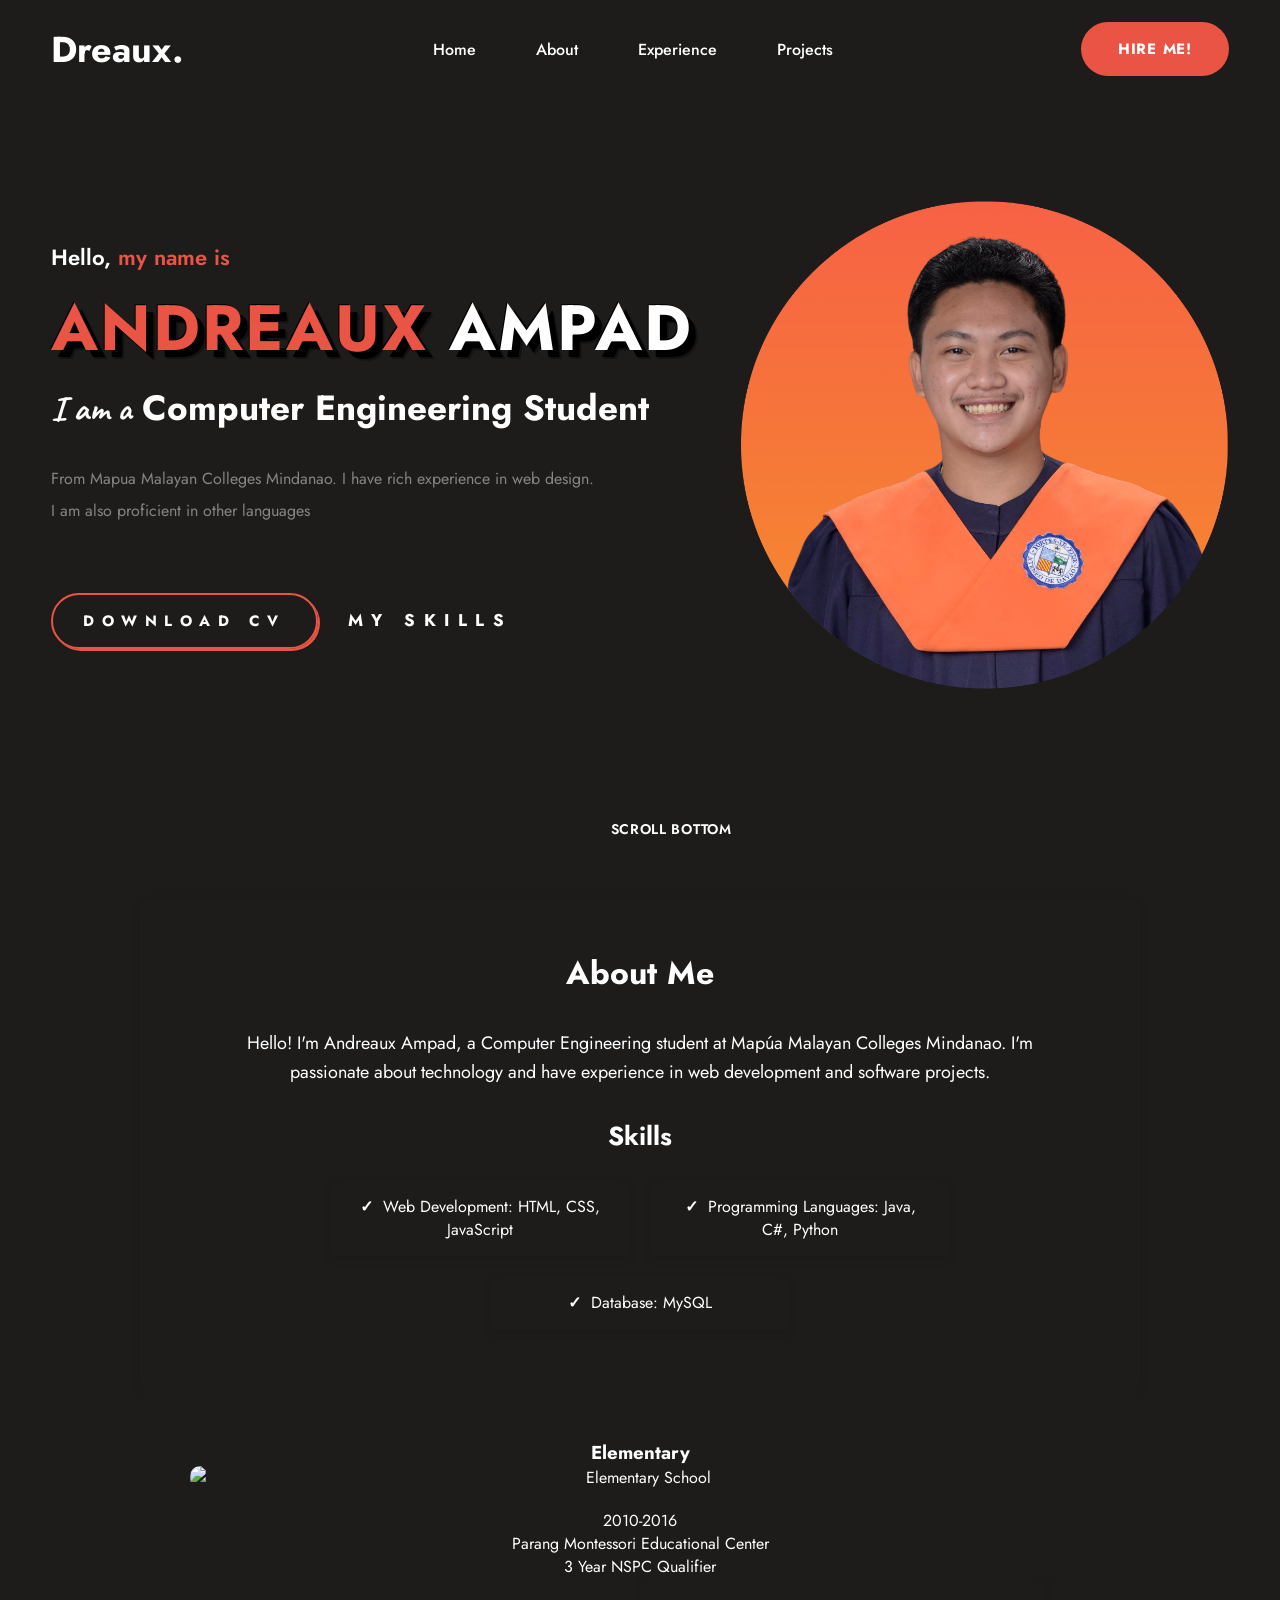
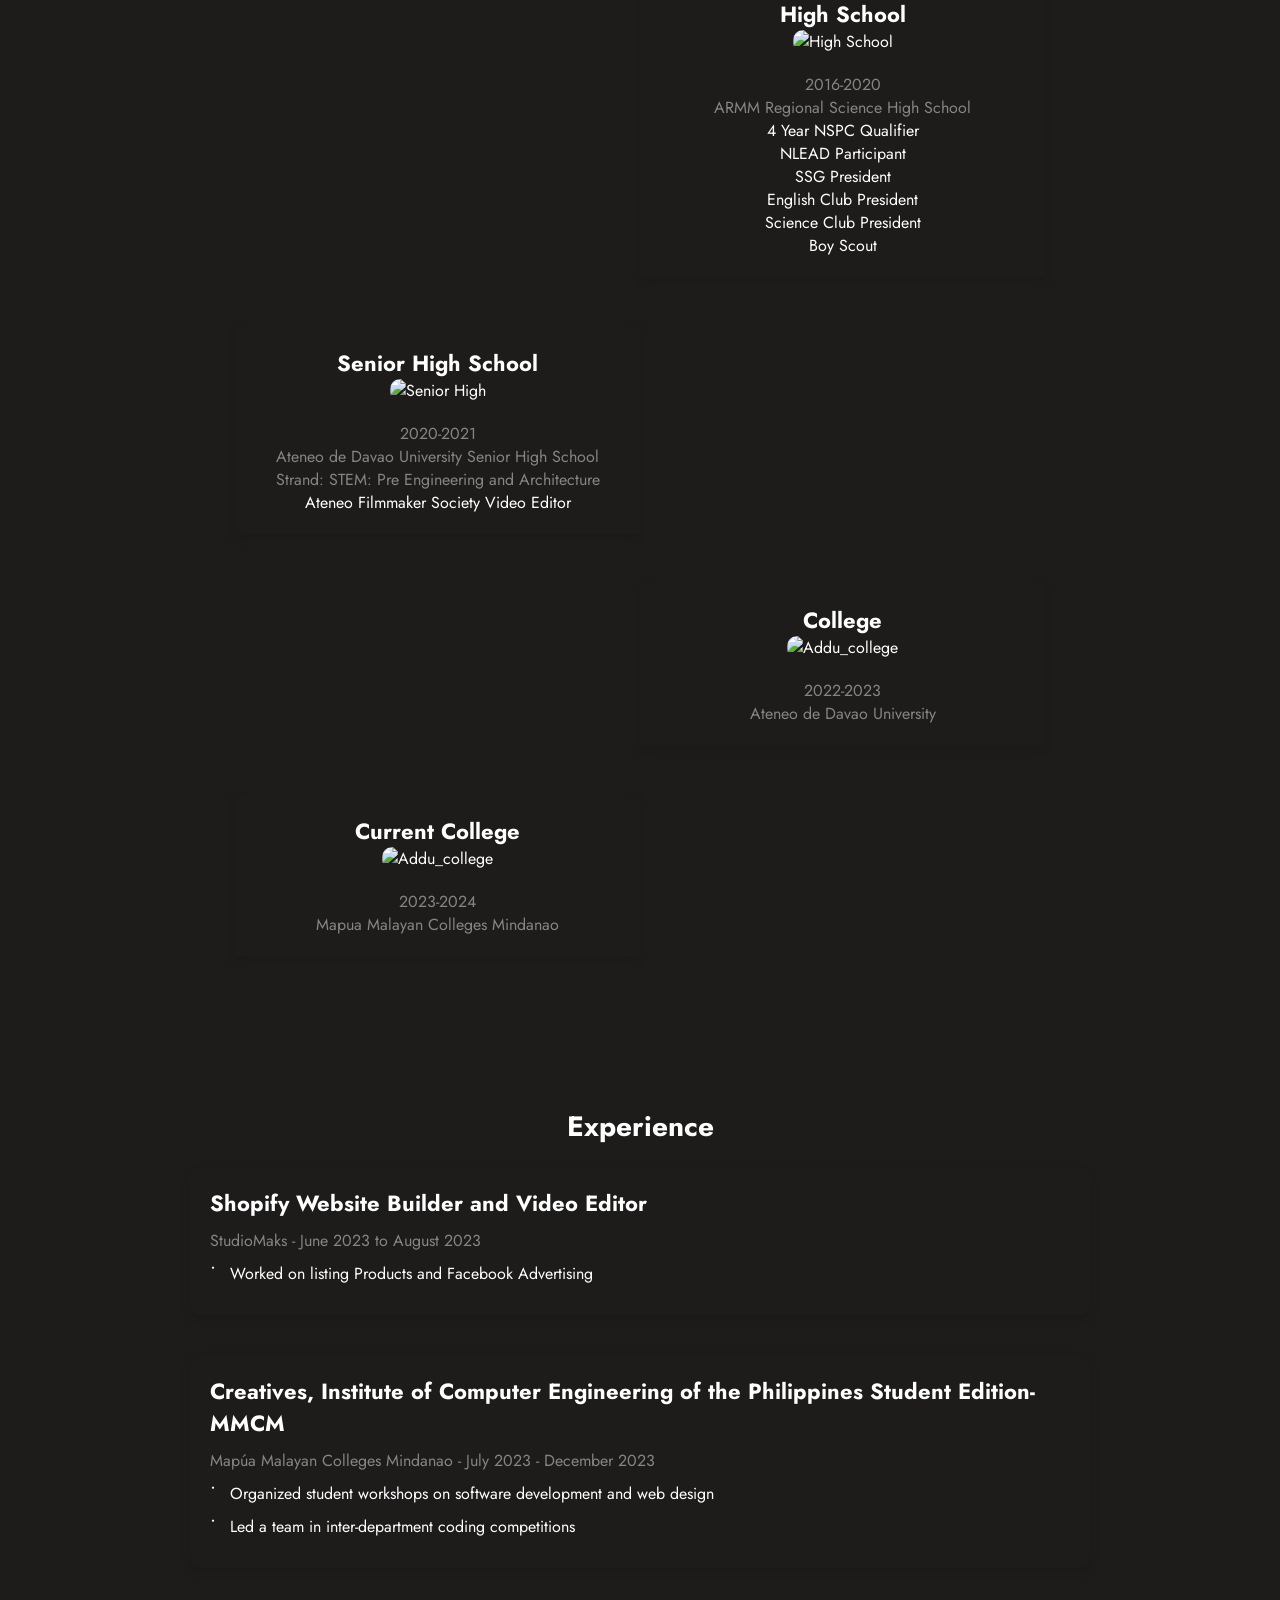
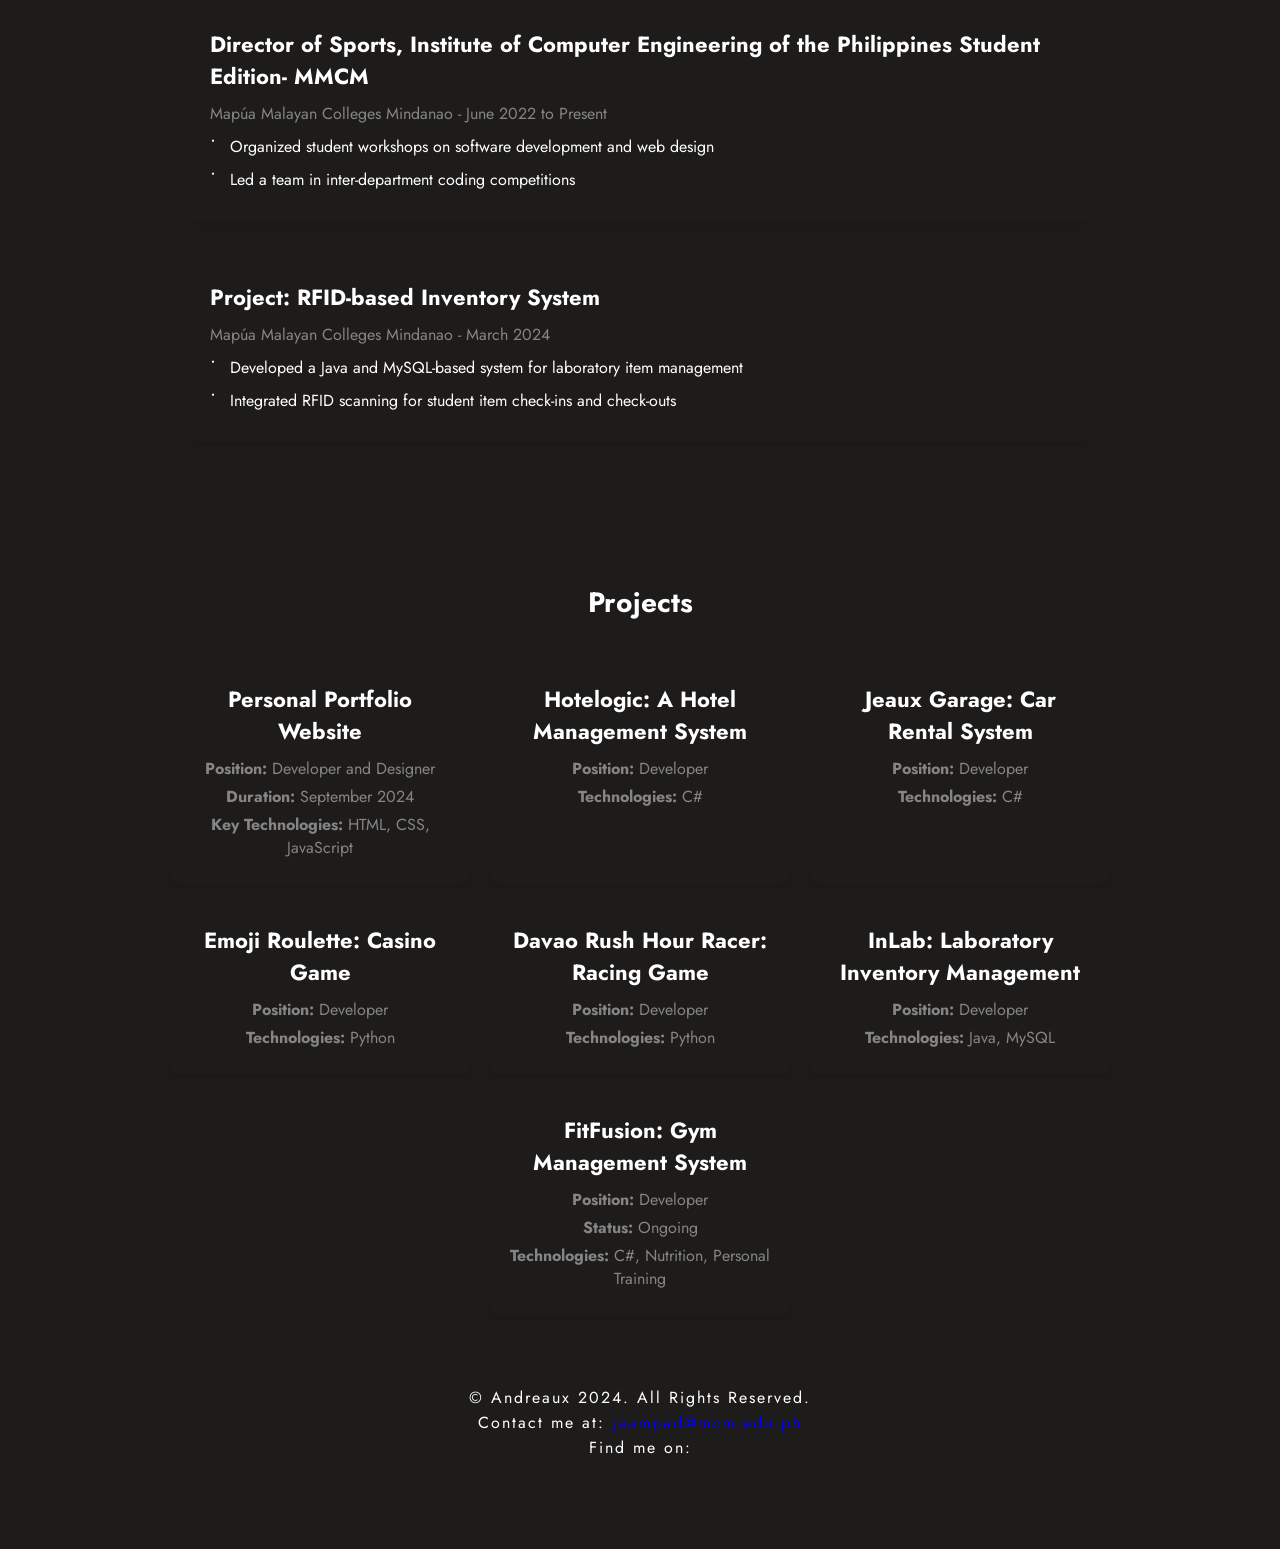
==== portfolio.html @ 42f27ad4 "first commit" ====
<!DOCTYPE html>
<html lang="en">
  <head>
    <meta charset="UTF-8" />
    <meta name="viewport" content="width=device-width, initial-scale=1.0" />
    <link rel="stylesheet" href="style.css" />

    <!-- Boxicons and Remix icons -->
    <link
      rel="stylesheet"
      href="https://unpkg.com/boxicons@latest/css/boxicons.min.css"
    />
    <link
      href="https://cdn.jsdelivr.net/npm/remixicon@4.3.0/fonts/remixicon.css"
      rel="stylesheet"
    />

    <!-- Google Fonts -->
    <link rel="preconnect" href="https://fonts.googleapis.com" />
    <link rel="preconnect" href="https://fonts.gstatic.com" crossorigin />
    <link
      href="https://fonts.googleapis.com/css2?family=Caveat:wght@400..700&family=Jost:ital,wght@0,100..900;1,100..900&display=swap"
      rel="stylesheet"
    />
    <title>Andreaux Portfolio</title>
  </head>
  <body>
    <header>
      <a href="#" class="logo">Dreaux.</a>
      <ul class="navlist">
        <li><a href="#home">Home</a></li>
        <li><a href="#about">About</a></li>
        <li><a href="#experience">Experience</a></li>
        <li><a href="#projects">Projects</a></li>
      </ul>
      <div class="nav-right">
        <div class="theme-toggle">
            <i class="ri-toggle-line" id="light-icon"></i>
            <i class="ri-toggle-fill" id="dark-icon" style="display:none;"></i>
        </div>
        <a href="#" class="nav-button">Hire Me!</a>
        <div class="bx bx-menu" id="menu-icon"></div>
      </div>
    </header>

    <section id="home" class="main-content"  class="fade-in">
      <div class="main-content-text">
        <h6>Hello, <span>my name is</span></h6>
        <h1><span>Andreaux </span>Ampad</h1>
        <h4>I am a<span> Computer Engineering Student</span></h4>
        <p>
          From Mapua Malayan Colleges Mindanao. I have rich experience in web
          design.<br />
          I am also proficient in other languages
        </p>
        <div class="main-icons">
          <a href="https://x.com/Andreaux_Yzz"><i class="ri-twitter-x-line"></i></a>
         
          <a href="https://www.facebook.com/jeon.andreaux"><i class="ri-facebook-circle-fill"></i></a>
        </div>
        <div class="main-btn">
          <a href="#" class="btn">Download CV</a>
          <a href="#" class="btn2">My Skills</a>
        </div>
      </div>
      <div class="main-img">
        <img src="Images/img-portfolio.png" alt="Portfolio Image" />
      </div>
    </section>

    <div class="scroll">
      <a href=""><i class="ri-scroll-to-bottom-fill"></i>Scroll Bottom</a>
    </div>

    <script src="script.js"></script>
   


    <section id="about" class="fade-in">
      <h2>About Me</h2>
      <p>
        Hello! I'm Andreaux Ampad, a Computer Engineering student at Mapúa Malayan Colleges Mindanao. 
        I'm passionate about technology and have experience in web development and software projects. 
      </p>
    
    
      <h3>Skills</h3>
      <ul>
        <li>Web Development: HTML, CSS, JavaScript</li>
        <li>Programming Languages: Java, C#, Python</li>
        <li>Database: MySQL</li>
       
      </ul>
    </section>
    <section id="education" class="fade-in>
      <h2>Education</h2>
      
      <div class="education-item left">
        <h3>Elementary</h3>
        <img src="/Portfolio/Images/elem_pic1.jpg" alt="Elementary School" class="education-img">
        <p>2010-2016</p>
        <p>Parang Montessori Educational Center</p>
        <ul></ul>
          <li>3 Year NSPC Qualifier</li>
        </ul>

      </div>
      
      <div class="education-item right">
        <h3>High School</h3>
        <img src="/Portfolio/Images/highschool_pic.gif" alt="High School" class="education-img">
        <p>2016-2020</p>
        <p>ARMM Regional Science High School</p>
        <ul>
          <li>4 Year NSPC Qualifier</li>
          <li>NLEAD Participant</li>
          <li>SSG President</li>
          <li>English Club President</li>
          <li>Science Club President</li>
          <li>Boy Scout</li>
        </ul>
      </div>
    
      <div class="education-item left">
        <h3>Senior High School</h3>
        <img src="/Portfolio/Images/addu_shs.jpg" alt="Senior High" class="education-img">
        <p>2020-2021</p>
        <p>Ateneo de Davao University Senior High School</p>
        <p>Strand: STEM: Pre Engineering and Architecture</p>
        <ul>
          <li>Ateneo Filmmaker Society Video Editor</li>
        </ul>
      </div>
    
      <div class="education-item right">
        <h3>College</h3>
        <img src="/Portfolio/Images/addu_college.jpg"  alt="Addu_college" class="education-img">
        <p>2022-2023</p>
        <p>Ateneo de Davao University</p>
      </div>
    
      <div class="education-item left">
        <h3>Current College</h3>
        <img src="/Portfolio/Images/college_mcm.jpg"  alt="Addu_college" class="education-img">
        <p>2023-2024</p>
        <p>Mapua Malayan Colleges Mindanao</p>
      </div>
    </section>


    <section id="experience">
      <h2>Experience</h2>
      
      <div class="experience-item">
        <h3>Shopify Website Builder and Video Editor</h3>
        <p>StudioMaks - June 2023 to August 2023</p>
        <ul>
          <li>Worked on listing Products and Facebook Advertising</li>
        
        </ul>
      </div>
    
      <div class="experience-item">
        <h3>Creatives, Institute of Computer Engineering of the Philippines Student Edition- MMCM</h3>
        <p>Mapúa Malayan Colleges Mindanao - July 2023 -  December 2023</p>
        <ul>
          <li>Organized student workshops on software development and web design</li>
          <li>Led a team in inter-department coding competitions</li>
        </ul>
      </div>

      <div class="experience-item">
        <h3>Director of Sports, Institute of Computer Engineering of the Philippines Student Edition- MMCM</h3>
        <p>Mapúa Malayan Colleges Mindanao - June 2022 to Present</p>
        <ul>
          <li>Organized student workshops on software development and web design</li>
          <li>Led a team in inter-department coding competitions</li>
        </ul>
      </div>
    
      <div class="experience-item">
        <h3>Project: RFID-based Inventory System</h3>
        <p>Mapúa Malayan Colleges Mindanao - March 2024</p>
        <ul>
          <li>Developed a Java and MySQL-based system for laboratory item management</li>
          <li>Integrated RFID scanning for student item check-ins and check-outs</li>
        </ul>
      </div>
    </section>
    
    
    
    <section id="projects">
      <h2>Projects</h2>
      
      <div class="project-container">
      

        <div class="project-item">
          <h3>Personal Portfolio Website</h3>
          <p><strong>Position:</strong> Developer and Designer</p>
          <p><strong>Duration:</strong> September 2024</p>
          <p><strong>Key Technologies:</strong> HTML, CSS, JavaScript</p>
        </div>
    
        <div class="project-item">
          <h3>Hotelogic: A Hotel Management System</h3>
          <p><strong>Position:</strong> Developer</p>
          <p><strong>Technologies:</strong> C#</p>
        </div>
    
        <div class="project-item">
          <h3>Jeaux Garage: Car Rental System</h3>
          <p><strong>Position:</strong> Developer</p>
          <p><strong>Technologies:</strong> C#</p>
        </div>
    
        <div class="project-item">
          <h3>Emoji Roulette: Casino Game</h3>
          <p><strong>Position:</strong> Developer</p>
          <p><strong>Technologies:</strong> Python</p>
        </div>
    
        <div class="project-item">
          <h3>Davao Rush Hour Racer: Racing Game</h3>
          <p><strong>Position:</strong> Developer</p>
          <p><strong>Technologies:</strong> Python</p>
        </div>
    
        <div class="project-item">
          <h3>InLab: Laboratory Inventory Management</h3>
          <p><strong>Position:</strong> Developer</p>
          <p><strong>Technologies:</strong> Java, MySQL</p>
        </div>
    
        <div class="project-item">
          <h3>FitFusion: Gym Management System</h3>
          <p><strong>Position:</strong> Developer</p>
          <p><strong>Status:</strong> Ongoing</p>
          <p><strong>Technologies:</strong> C#, Nutrition, Personal Training</p>
        </div>
      </div>
    </section>
    
    
    <footer id="footer">
      <p>&copy; Andreaux 2024. All Rights Reserved.</p>
      <p>Contact me at: <a href="mailto:jaampad@mcm.edu.ph">jaampad@mcm.edu.ph</a></p>
      <p>Find me on:</p>
      <br>
      <div class="main-icons">
        <a href="https://x.com/Andreaux_Yzz"><i class="ri-twitter-x-line"></i></a>
        <a href="https://www.linkedin.com/in/jeon-andreaux-ampad-b3a294203/">  <i class="ri-linkedin-box-fill"></i></a>
        <a href="https://www.facebook.com/jeon.andreaux"><i class="ri-facebook-circle-fill"></i></a>
        <a href="https://github.com/Andreauxx"><i class="ri-github-fill"></i></a>

      
     
       
      </div>
    </footer>
    
    
  </body>
</html>
---- style.css ----
*{
    padding: 0;
    margin: 0;
    box-sizing: border-box;
    list-style: none;
    text-decoration: none;
    font-family: "Jost", sans-serif;
}


:root{
    --bg-color: #1d1c1b;
    --text-color: #fff;
    --main-color: #ea5445;
    --other-color: #858585;
    --h1-font: 5rem;
    --p-font: 1.1rem;

}

.light-mode {
    /* Light mode */
    --bg-color: #f9f9f9;
    --text-color: #251515;
    --main-color: #ea5445;
    --other-color: #666666;

    .main-content-text h1{
        text-shadow: -1px -1px 0px #c4c4c4, 7px 7px 0px #000, 9px 9px 0px #db0a0a55;
        color: #2c2628;
    }
    
}


.theme-toggle {
    cursor: pointer;
    font-size: 30px;
    position: absolute; /* Adjusted to align within header */
    top: 20px;
    right: 20px;
    z-index: 1001; /* Ensure it stays on top */
}

header{
    position: fixed;
    width: 100%;
    top: 0;
    right: 0;
    z-index: 1000;
    padding: 32px 13%;
    display: flex;
    align-items: center;
    justify-content: space-between;
    transition: all .50s ease ;
}

body{
    background: var(--bg-color);
    color: var(--text-color);

}


.logo{
    color: var(--text-color);
    font-size: 36px;
    font-weight: 700;
}

.navlist{
    display: flex;
}

.navlist a{
    display: inline-flex;
    font-size: var(--p-font);
    font-weight: 500;
    color: var(--text-color);
    margin: 0 30px;
    transition: all .6s ease;
}

.navlist a:hover{
    color: var(--main-color);
    transform: translateY(-6px);
}

.nav-right{
    display: flex;
    align-items: center;

}

.nav-button{
    display: inline-block;
    padding: 14px 35px;
    background: var(--main-color);
    color: var(--text-color);
    font-size: 15px;
    font-weight: 700;
    text-transform: uppercase;
    letter-spacing: .05em;
    border-radius: 30px;
    border: 2px solid transparent;
    transition: all .6s ease;
}

.nav-button:hover{
    background: transparent;
    border: 2px solid var(--main-color)

}

#menu-icon{
    font-size: 40px;
    cursor: pointer;
    z-index: 10001;
    margin-left: 20px;
    display: none;
}


section{
    padding: 0px 13% 0px;
}

.main-content {
    position: relative;
    height: 100vh;
    width: 100%;
    display: flex;
    align-items: center; 
    justify-content: space-between; 
    gap: 3rem;
}



.main-img {
    flex: 1;
    display: flex;
    align-items: center; 
    justify-content: flex-end; 
}

.main-img img {
    max-width: 600PX; 
    height: 100%;
    width: 100%;
    max-height: 100%; 
    object-fit: contain;
}

.main-content-text h1{
    font-size: var(--h1-font);
    line-height: 1.1;
    font-weight: 700;
    margin: 20px 0;
    text-transform: uppercase;
    letter-spacing: 2px;
    text-shadow: -1px -1px 0px #000, 7px 7px 0px #000, 9px 9px 0px #00000055;
}

.main-content-text h1 span{
    color: var(--main-color);
}

.main-content-text h6{
    font-size: 22px;
    font-weight: 600;
}

.main-content-text h6 span{
   color: var(--main-color);
}

.main-content-text h4{
    font-family: "Caveat", cursive;
    font-size: 35px;
    font-weight: bold;
    margin-bottom: 30px;
}

.main-content-text p{
   font-size: var(--p-font);
   color: var(--other-color);
   margin-bottom: 20px;
   line-height: 2;
}

.main-icons i{
    display: inline-block;
    font-size: 24px;
    color: var(--text-color);
    margin-right: 20px;
    transition: all .6s ease;
    margin-bottom: 40px;
}

.main-icons i:hover{
    transform: rotate3d(0,0,1,360deg);
    color:var(--main-color);
}

.main-btn{
    display: flex;
    align-items: center;
}

.btn{
    display: inline-block;
    padding: 15px 30px;
    background: transparent;
    color: var(--text-color);
    font-size: 15px;
    font-weight: 700;
    text-transform: uppercase;
    letter-spacing: 0.5em;
    border-radius: 30px;
    border: 2px solid var(--main-color);
    box-shadow: 2px 2px var(--main-color);
    transition: all .6s ease;
    margin-right: 30px;
}

.btn:hover{
    background: var(--main-color);
    color: var(--text-color);
}


.btn2{
    display: inline-block;
    color: var(--text-color);
    font-size: 17px;
    font-weight: 700;
    text-transform: uppercase;
    border-bottom: 2px solid transparent;
    letter-spacing: 0.5em;
    transition: all .3s ease;
}

.btn2:hover{
    border-bottom: 2px solid var(--text-color);
}


.scroll{
    position: absolute;
    top: 92%;
    left: 47%;
    transform: translateY(-50%);
    display: flex;
    align-items: center;
}

.scroll a{
    font-size: 14px;
    font-weight: 600;
    text-transform: uppercase;
    color: var(--text-color);
    letter-spacing: .05em;
    font-family: "Jost", sans-serif; 
    transition: all .6s ease;
}

.scroll i{
    font-size: 16px;
    margin-right: 9px;
}

.scroll a:hover{
transform: translateY(-7px);
color: var(--main-color);

}

footer {
    letter-spacing: 2px;
    align-items: center;
    display: flex;
    flex-direction: column;
    justify-content: center;
    padding: 20px;
    background-color: var(--bg-color);
    color: var(--text-color);
  }

  footer p {
    margin: 1px 0; /* Adds margin between paragraphs */
  }
  
  footer a {
    text-decoration: none; /* Removes underline from links */
  }
  
  footer a:hover {
    text-decoration: underline; /* Optional: Underline on hover */
  }

/* About Section */
#about {
    padding: 50px;
    background-color: var(--bg-color);
    color: var(--text-color);
    max-width: 1000px;
    margin: 0 auto;
    border-radius: 10px;
    box-shadow: 0 4px 12px rgba(0, 0, 0, 0.1);
}

#about h2 {
    font-size: 32px;
    font-weight: bold;
    color: var(--text-color);
    margin-bottom: 20px;
    text-align: center;
    position: relative;
}

#about h2::after {
    content: "";
    width: 50px;
    height: 3px;
    background-color: var(--accent-color);
    display: block;
    margin: 10px auto;
    border-radius: 5px;
}

#about p {
    font-size: 18px;
    line-height: 1.6;
    color: var(--secondary-text-color);
    margin-bottom: 30px;
    text-align: center;
    padding: 0 20px;
}

#about h3 {
    font-size: 26px;
    color: var(--text-color);
    margin-bottom: 15px;
    text-align: center;
}

#about ul {
    list-style: none;
    padding: 0;
    display: flex;
    justify-content: center;
    flex-wrap: wrap;
}

#about ul li {
    background-color: var(--item-bg-color);
    color: var(--text-color);
    margin: 10px;
    padding: 15px 20px;
    border-radius: 8px;
    box-shadow: 0 4px 8px rgba(0, 0, 0, 0.1);
    transition: transform 0.2s ease;
    width: 300px;
    text-align: center;
}

#about ul li:hover {
    transform: scale(1.05);
}

#about ul li::before {
    content: "✓";
    color: var(--accent-color);
    margin-right: 10px;
    font-weight: bold;
}





/* Education Section */
#education {
    text-align: center;
    padding: 50px;
    background-color: var(--bg-color);
    color: var(--text-color);
    position: relative;
    max-width: 1000px;
    margin: 0 auto;
}

#education h2 {
    font-size: 28px;
    color: var(--text-color);
    margin-bottom: 50px;
    position: relative;
}

.education-item {
    width: 45%;
    padding: 20px;
    box-shadow: 0 4px 8px rgba(0, 0, 0, 0.1);
    background-color: var(--item-bg-color);
    position: relative;
    margin-bottom: 50px;
    text-align: center; /* Center text and images */
}

.education-item h3 {
    font-size: 22px;
    color: var(--text-color);
}

.education-item p {
    font-size: 16px;
    color: var(--other-color);
}

/* Image styling */
.education-img {
    width: 100%;
    height: auto;
    max-height: 200px;
    object-fit: cover;
    margin-bottom: 20px;
    border-radius: 10px;
}

/* Flexbox parent to center items horizontally */
#education {
    display: flex;
    flex-direction: column;
    align-items: center;
}

/* Left and Right placement */
.education-item.left {
    align-self: flex-start;
    margin-left: 5%;
} 

.education-item.right {
    align-self: flex-end;
    margin-right: 5%;
}

/* Connect items with a "tree" line */
#education::before {
    content: "";
    position: absolute;
    top: 50px;
    left: 50%;
    width: 2px;
    height: calc(100% - 100px); /* Adjust based on section size */
    background-color: var(--line-color);
}

.education-item::before {
    content: "";
    position: absolute;
    top: 50%;
    width: 10px;
    height: 10px;
    border-radius: 50%;
    background-color: var(--line-color);
    transform: translateY(-50%);
}

.education-item.left::before {
    right: -20px; /* Position the circle on the right for left-aligned items */
}

.education-item.right::before {
    left: -20px; /* Position the circle on the left for right-aligned items */
}






/* Experience Section */
#experience {
    padding: 50px;
    background-color: var(--bg-color);
    color: var(--text-color);
    max-width: 1000px;
    margin: 0 auto;
    text-align: left;
}

#experience h2 {
    font-size: 28px;
    color: var(--text-color);
    margin-bottom: 20px;
    text-align: center;
}

.experience-item {
    margin-bottom: 40px;
    padding: 20px;
    background-color: var(--item-bg-color); /* Light background for each item */
    border-radius: 10px; /* Smooth corners */
    box-shadow: 0 4px 8px rgba(0, 0, 0, 0.1); /* Subtle shadow */
    transition: transform 0.3s ease; /* Smooth hover animation */
}

.experience-item:hover {
    transform: translateY(-5px); /* Hover effect */
}

.experience-item h3 {
    font-size: 22px;
    color: var(--text-color);
    margin-bottom: 10px;
}

.experience-item p {
    font-size: 16px;
    color: var(--other-color);
    margin-bottom: 10px;
}

.experience-item ul {
    list-style-type: none;
    padding: 0;
    margin: 0;
}

.experience-item ul li {
    padding-left: 20px;
    position: relative;
    margin-bottom: 10px;
    font-size: 16px;
    color: var(--text-color);
}

.experience-item ul li::before {
    content: "•"; 
    position: absolute;
    left: 0;
    color: var(--highlight-color); 
    font-size: 20px;
    line-height: 16px;
}



#projects {
    padding: 50px;
    background-color: var(--bg-color);
    text-align: center;
}

#projects h2 {
    font-size: 28px;
    margin-bottom: 40px;
    color: var(--text-color);
}

/* Project Container */
.project-container {
    display: flex;
    flex-wrap: wrap;
    justify-content: center;
    gap: 20px;
}

/* Project Item Design */
.project-item {
    background-color: var(--item-bg-color);
    color: var(--text-color);
    padding: 20px;
    width: 300px;
    border-radius: 10px;
    box-shadow: 0px 4px 8px rgba(0, 0, 0, 0.1);
    transition: transform 0.3s, box-shadow 0.3s;
}

.project-item h3 {
    font-size: 22px;
    margin-bottom: 10px;
}

.project-item p {
    font-size: 16px;
    margin: 5px 0;
    color: var(--other-color);
}

/* Hover effect */
.project-item:hover {
    transform: scale(1.2);
    transform: translateY(-6px);
    color: #ea5445;
}

/* Animation styles */
.fade-in {
    opacity: 0;
    transform: translateY(50px);
    transition: opacity 0.6s ease-out, transform 0.6s ease-out;
  }
  
  .fade-in.show {
    opacity: 1;
    transform: translateY(0);
  }
  



@media (max-width: 1800px) {
    header {
        padding: 22px 6%;
    }
    section {
        padding: 40px 6% 50px;
    }
}

@media (max-width: 1510px) {
   
    :root {
        --h1-font: 4.2rem;
        --p-font: 1rem;
    }
    .main-img img{
        max-width: 100%;
        width: 100%; 
        height: auto; 
        object-fit: contain;
    }
}

@media (max-width: 1330px) {
    header {
        padding: 22px 4%;
    }
    section {
        padding: 40px 4% 50px;
    }
    :root {
        --h1-font: 4rem;
    }
    .main-img img{
        max-width: 500px;
        width: 100%; 
        height: 100%; 
        object-fit: contain;
    }
}

@media (max-width: 1200px) {
    #menu-icon {
        display: block;
    }
    .navlist {
        position: fixed;
        top: 0;
        right: 0;
        width: 100%;
        height: 100vh;
        backdrop-filter: blur(30px);
        display: flex;
        align-items: center;
        flex-direction: column;
        visibility: hidden;
        opacity: 0;
        padding-top: 150px; /* Reduced padding to avoid overlap with header */
        transition: opacity .6s ease, visibility 0.6s ease;
     
        
    }
    .navlist a {
        display: block;
        text-decoration: none; /* Remove underline */
        margin: 0px 0px 30px 0px;
        padding: 0px; /* Add spacing between links */
        font-size: 1.7rem; /* Adjust font size for readability */
    }
    .navlist a:hover {
        color: var(--main-color);
    }
    .navlist.open {
        opacity: 1;
        visibility: visible;
      }
    header {
        background: #22211f;
        padding: 10px 4%;
        z-index: 1000; /* Ensure header stays on top */
    }
    .logo {
        font-size: 25px;
    }
    .nav-button {
        padding: 9px 20px;
        font-size: 14px;
    }
    .scroll {
        display: none;
    }
    .main-content {
        display: flex;
        flex-wrap: wrap;
        gap: 2rem;
        height: auto;
    }
    .main-content-text {
        text-align: center;
        order: 2;
        width: 100%;
    }
    .main-content-text p {
        width: 100%;
    }
    .main-img img{
        margin: auto;
        width: 100%;
        align-items: center ;
    }
    .main-btn {
        display: flex;
        align-items: center;
        justify-content: center;
    }

    .theme-toggle {
        /* Adjust positioning as needed */
        top: 15px;
        right: 15px;
        font-size: 24px; /* Adjust font size if needed */
        margin: 5px
    }

}

@media (max-width: 610px) {
    :root {
        --h1-font: 2.7rem;
    }
    .main-img {
        max-width: 100%;
        width: 100%; 
        height: auto;
    }
    header {
        padding: 32px 5%;
    }
    .main-content {
        flex-direction: column;
        gap: 2rem;
    }
    .main-content-text h4 {
        font-size: 23px;
    }

    .theme-toggle {
        /* Adjust positioning for very small screens */
        top: 10px;
        right: 10px;
        font-size: 20px; /* Further reduce font size if needed */
    }
}
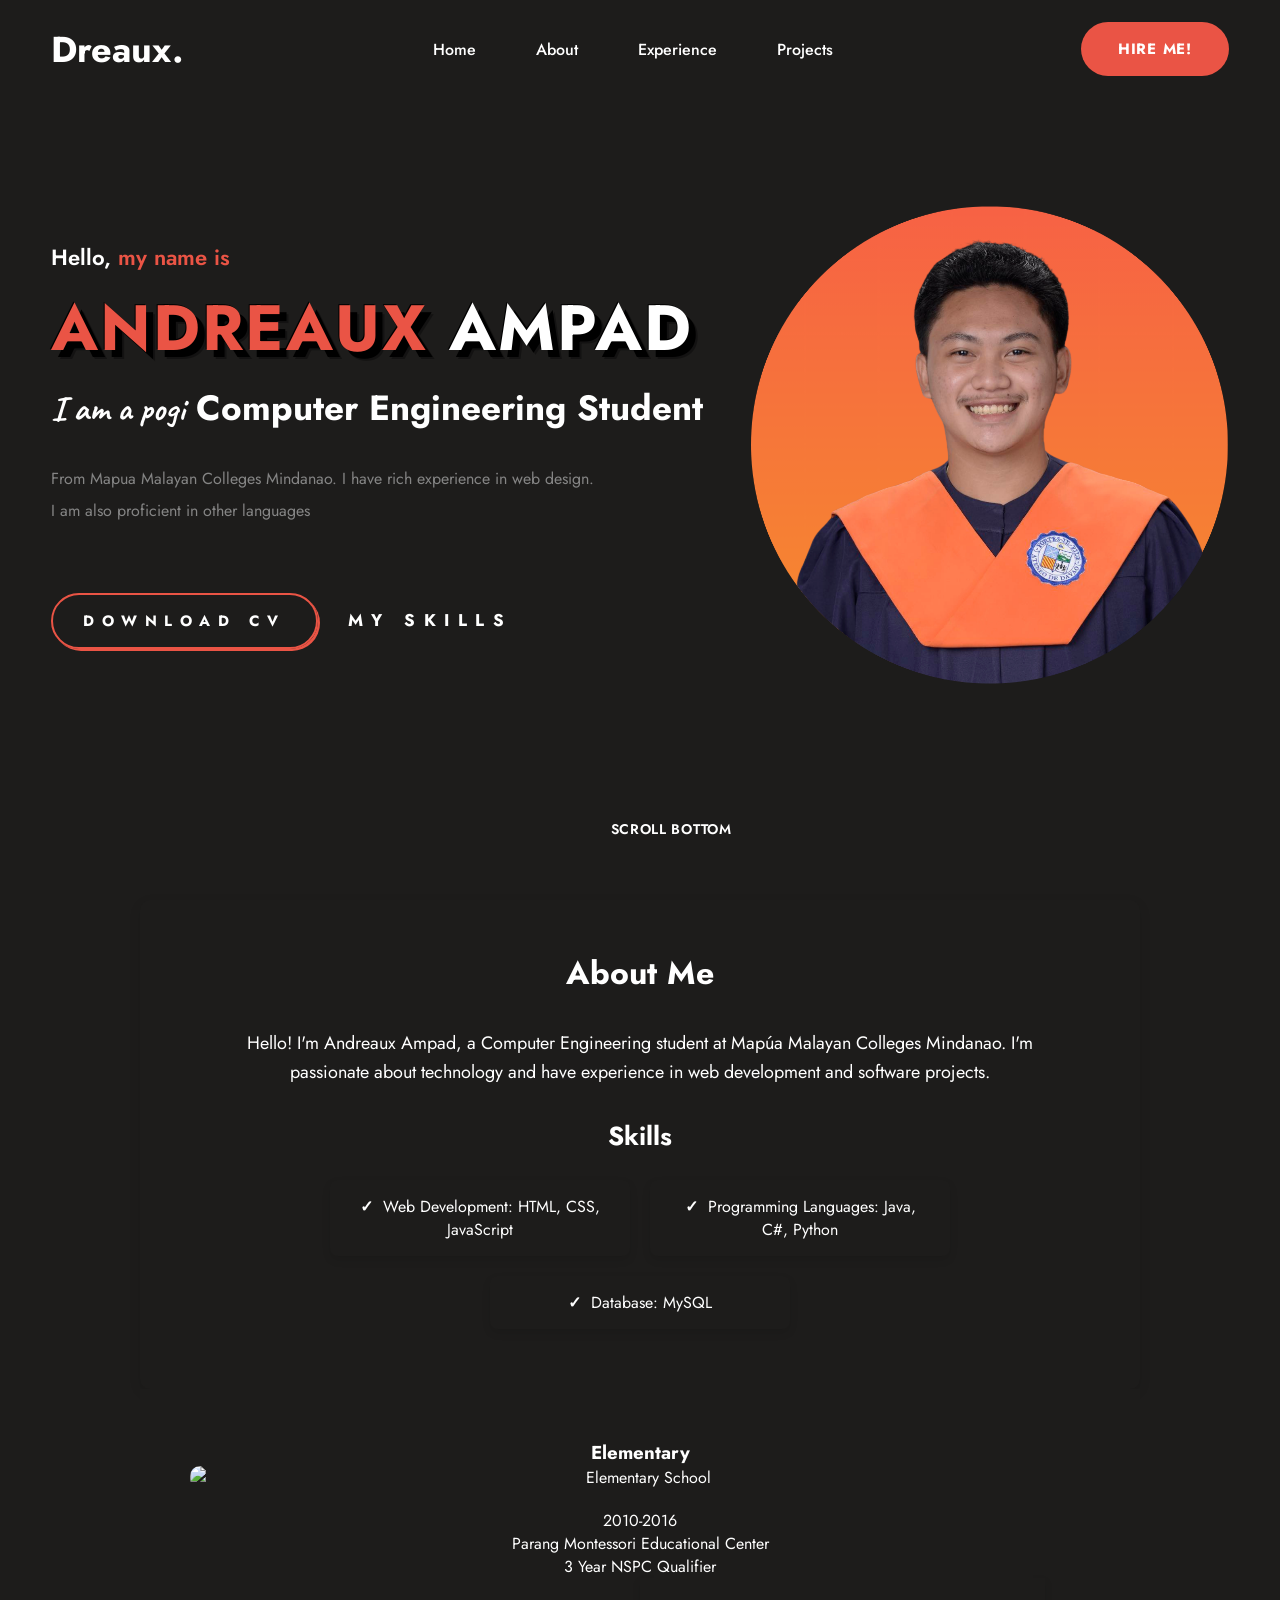
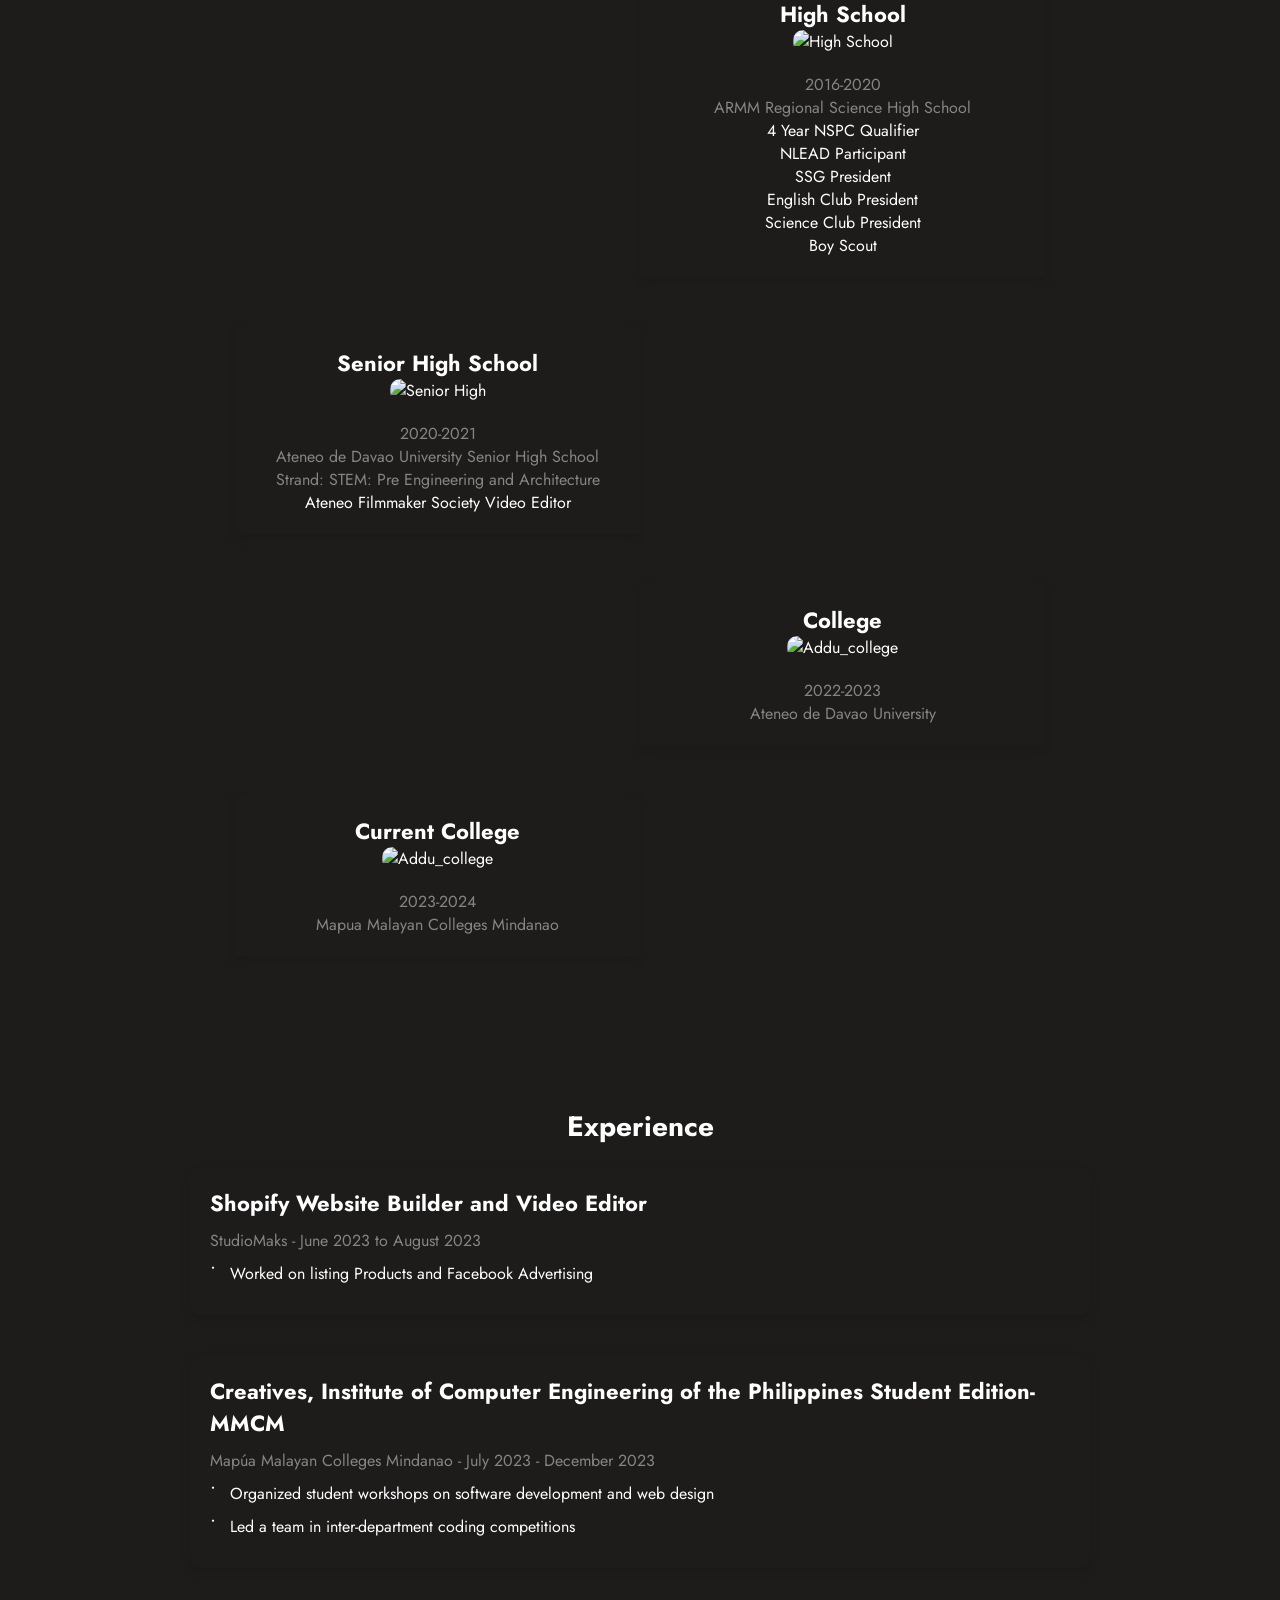
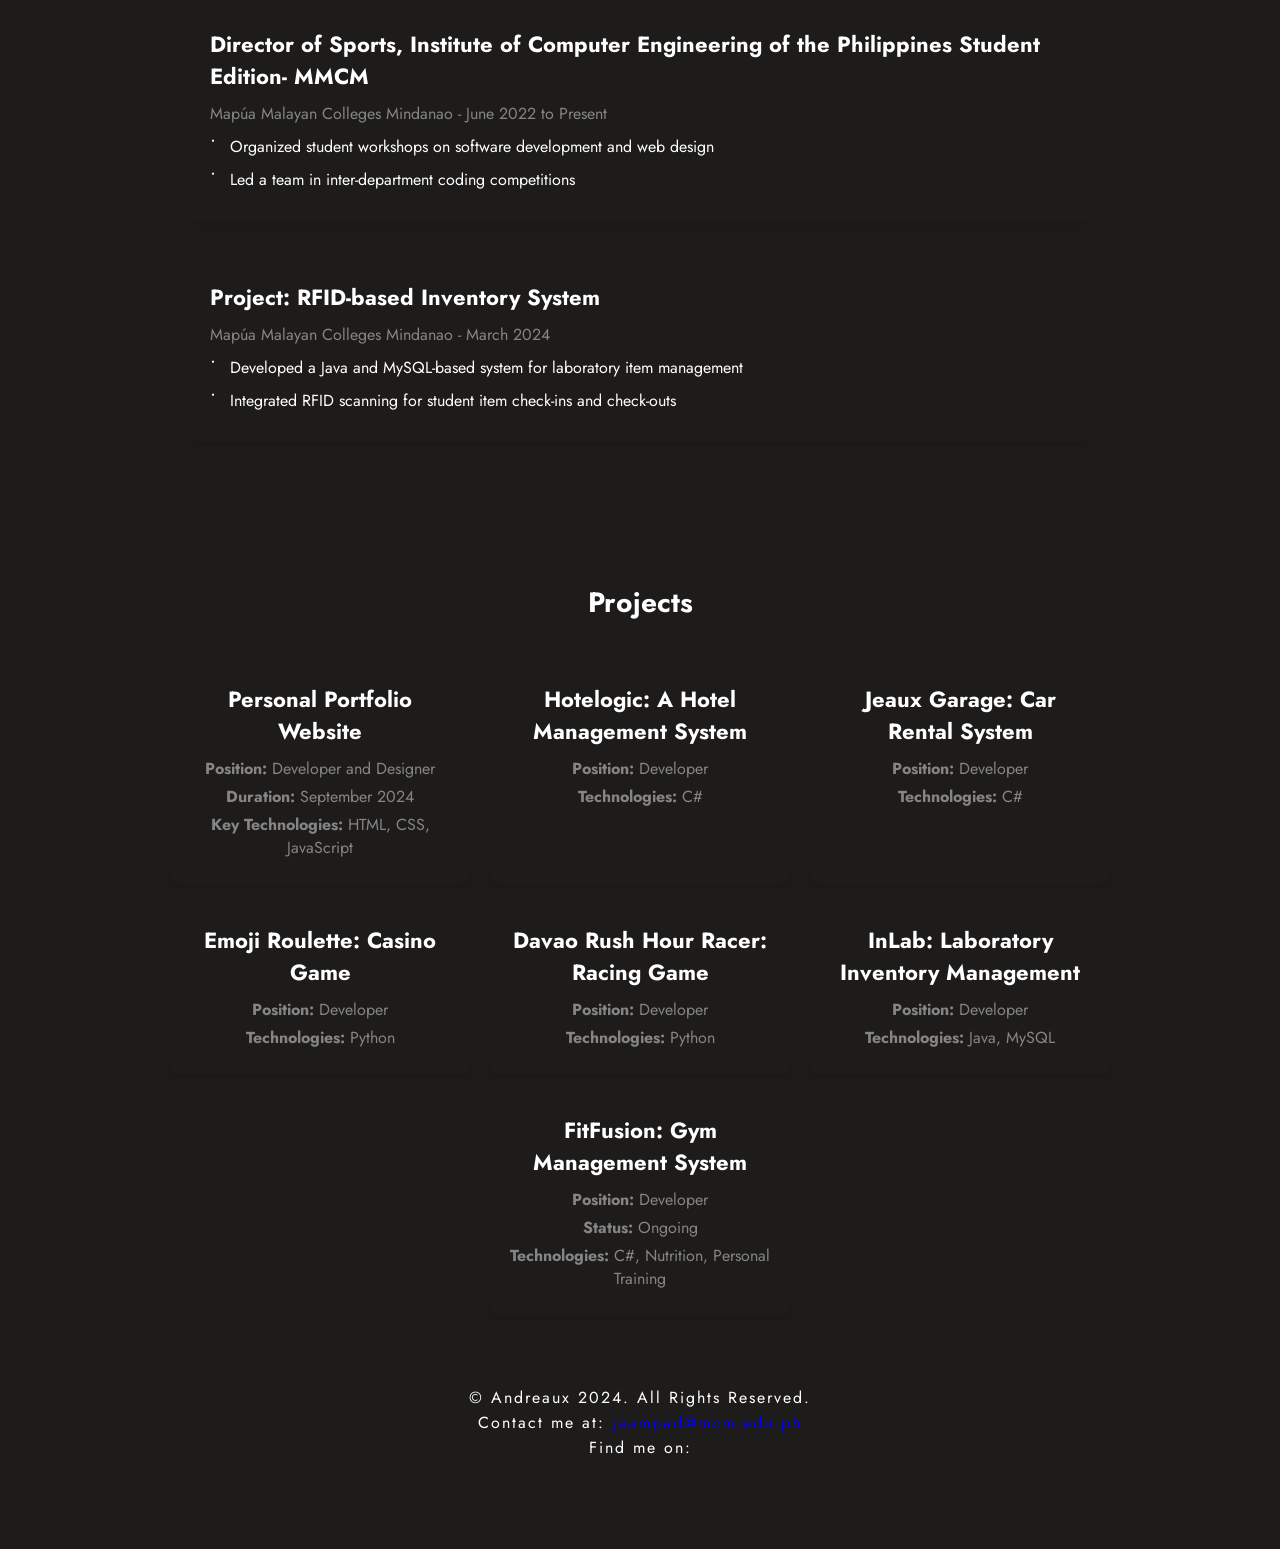
==== commit 22c5bfc4: "second commit" ====
--- a/portfolio.html
+++ b/portfolio.html
@@ -47,7 +47,7 @@
       <div class="main-content-text">
         <h6>Hello, <span>my name is</span></h6>
         <h1><span>Andreaux </span>Ampad</h1>
-        <h4>I am a<span> Computer Engineering Student</span></h4>
+        <h4>I am a pogi<span> Computer Engineering Student</span></h4>
         <p>
           From Mapua Malayan Colleges Mindanao. I have rich experience in web
           design.<br />
